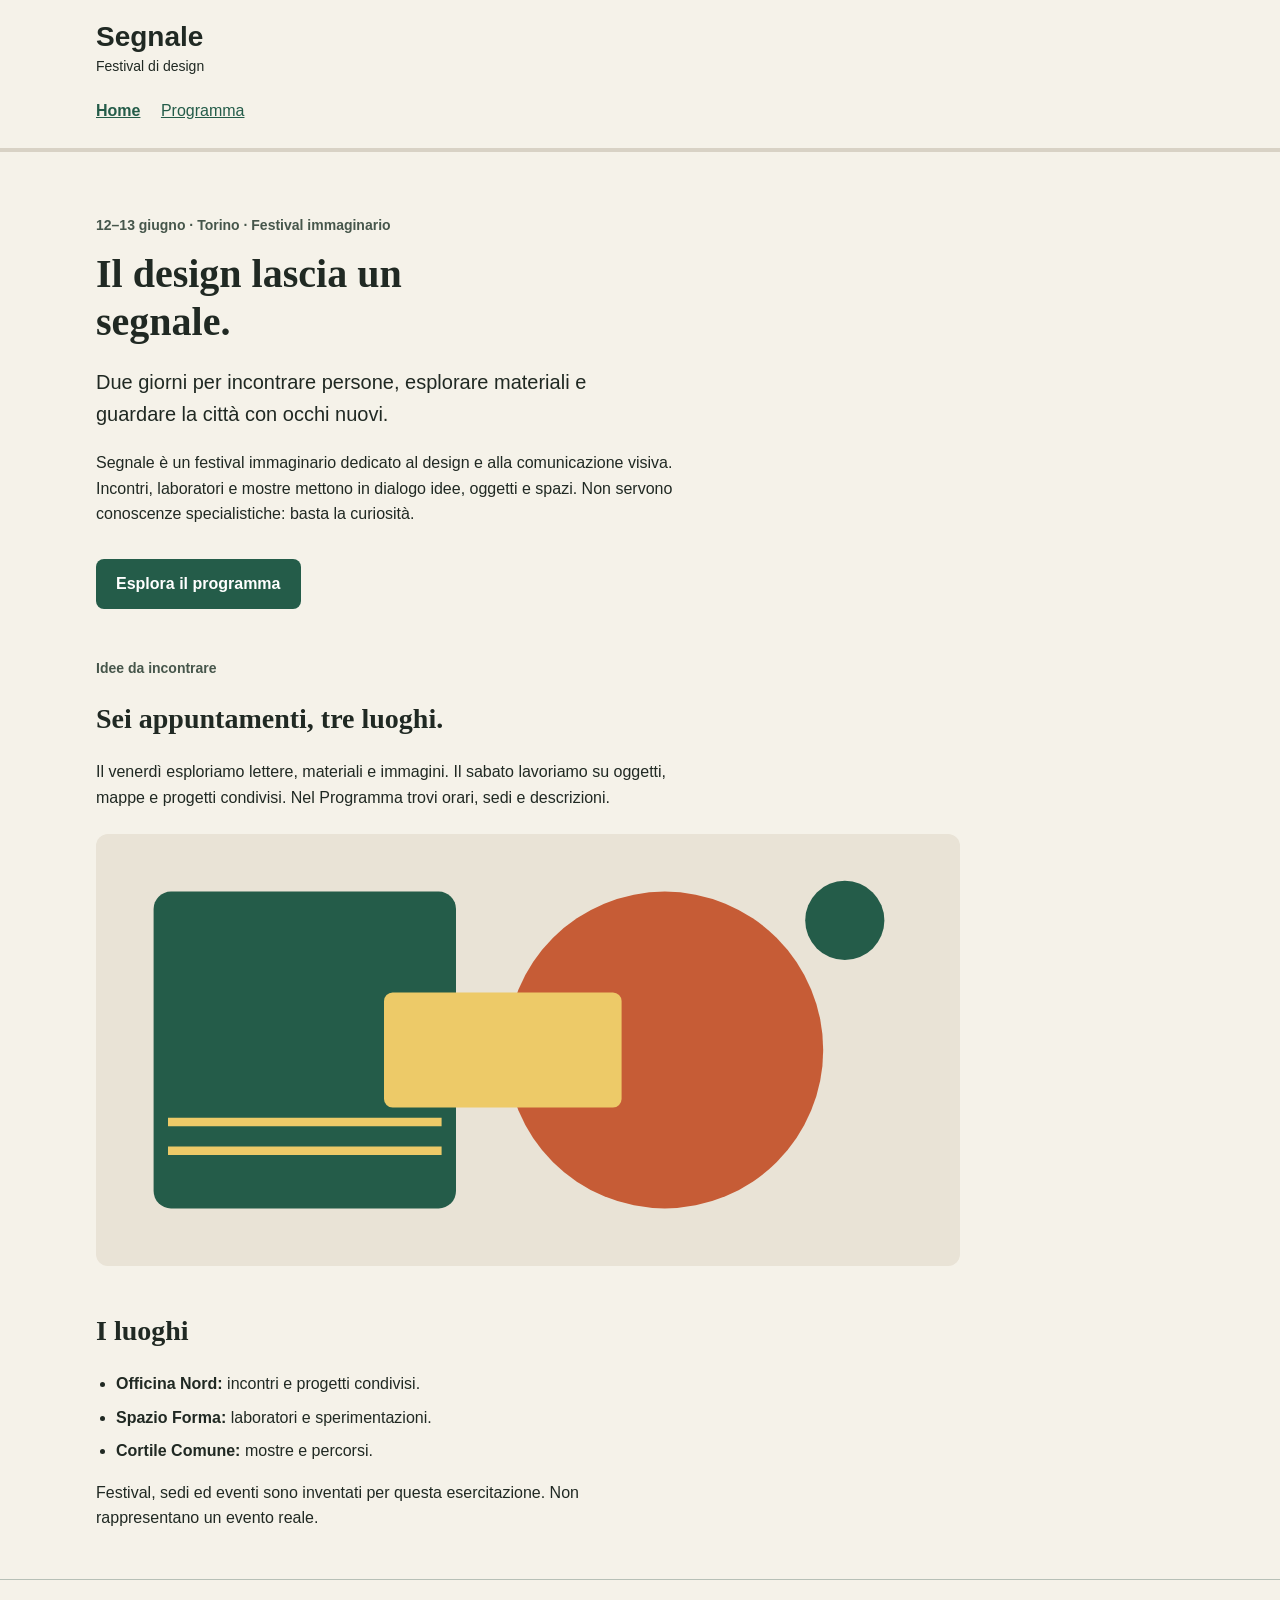
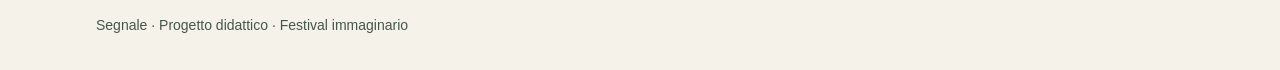
==== index.html @ 67d7b01d "Versione iniziale" ====
<!doctype html>
<html lang="it">
<head>
  <meta charset="utf-8">
  <meta name="viewport" content="width=device-width, initial-scale=1">
  <title>Segnale — Festival di design</title>
  <link rel="stylesheet" href="style.css">
</head>
<body>
  <a class="skip-link" href="#contenuto">Vai al contenuto</a>
  <header class="site-header">
    <div class="container">
      <a class="brand" href="index.html">Segnale<span>Festival di design</span></a>
      <nav aria-label="Navigazione principale">
        <a href="index.html" aria-current="page">Home</a>
        <!-- Da completare: collegare questa voce alla pagina Programma. -->
        <a href="#">Programma</a>
      </nav>
    </div>
  </header>

  <main id="contenuto" class="container">
    <section class="intro" aria-labelledby="titolo-home">
      <p class="eyebrow">12–13 giugno · Torino · Festival immaginario</p>
      <h1 id="titolo-home">Il design lascia un segnale.</h1>
      <p class="lead">Due giorni per incontrare persone, esplorare materiali e guardare la città con occhi nuovi.</p>
      <p class="reading-text">Segnale è un festival immaginario dedicato al design e alla comunicazione visiva. Incontri, laboratori e mostre mettono in dialogo idee, oggetti e spazi. Non servono conoscenze specialistiche: basta la curiosità.</p>
      <!-- Da completare: anche questo collegamento deve aprire il Programma. -->
      <a class="button-link" href="#">Esplora il programma</a>
    </section>

    <section class="content-section" aria-labelledby="titolo-festival">
      <p class="eyebrow">Idee da incontrare</p>
      <h2 id="titolo-festival">Sei appuntamenti, tre luoghi.</h2>
      <p class="reading-text">Il venerdì esploriamo lettere, materiali e immagini. Il sabato lavoriamo su oggetti, mappe e progetti condivisi. Nel Programma trovi orari, sedi e descrizioni.</p>
      <img class="festival-image" src="assets/festival.svg" alt="Composizione geometrica di cerchi e rettangoli nei colori del festival" width="1200" height="600">
    </section>

    <section class="content-section" aria-labelledby="titolo-luoghi">
      <h2 id="titolo-luoghi">I luoghi</h2>
      <ul class="venues">
        <li><strong>Officina Nord:</strong> incontri e progetti condivisi.</li>
        <li><strong>Spazio Forma:</strong> laboratori e sperimentazioni.</li>
        <li><strong>Cortile Comune:</strong> mostre e percorsi.</li>
      </ul>
      <p class="reading-text">Festival, sedi ed eventi sono inventati per questa esercitazione. Non rappresentano un evento reale.</p>
    </section>
  </main>

  <footer class="site-footer"><div class="container"><p>Segnale · Progetto didattico · Festival immaginario</p></div></footer>
</body>
</html>
---- style.css ----
/* Stile iniziale: tipografia, colori e variabili CSS sono già predisposti.
   Lavoreremo su collegamenti, CSS condiviso e disposizione delle schede. */

/* Scelte comuni: ogni regola usa var() per richiamarne il valore. */
:root {
  --colore-primario: #245c49;
  --colore-primario-scuro: #173f32;
  --colore-sfondo: #f5f2e9;
  --colore-testo: #202923;
  --font-testo: Arial, Helvetica, sans-serif;
  --font-titoli: Georgia, "Times New Roman", serif;
}

* {
  box-sizing: border-box;
}

body {
  margin: 0;
  background: var(--colore-sfondo);
  color: var(--colore-testo);
  font-family: var(--font-testo);
  font-size: 1rem;
  line-height: 1.6;
}

a {
  color: var(--colore-primario);
}

a:hover {
  text-decoration-thickness: 3px;
}

a:focus-visible {
  outline: 3px solid var(--colore-testo);
  outline-offset: 4px;
}

.container {
  width: 92%;
  max-width: 68rem;
  margin: 0 auto;
}

.site-header {
  padding: 1.25rem 0;
  border-bottom: 4px solid #d8d2c5;
}

.brand {
  display: inline-block;
  color: var(--colore-testo);
  font-size: 1.75rem;
  font-weight: bold;
  line-height: 1.2;
  text-decoration: none;
}

.brand span {
  display: block;
  margin-top: 0.25rem;
  font-size: 0.875rem;
  font-weight: normal;
}

nav {
  margin-top: 1rem;
}

nav a {
  display: inline-block;
  margin-right: 1rem;
  padding: 0.25rem 0;
}

nav a[aria-current="page"] {
  font-weight: bold;
}

.intro {
  padding: 3rem 0 1rem;
}

.eyebrow,
.event-meta {
  color: #46564b;
  font-size: 0.875rem;
  font-weight: bold;
}

h1,
h2,
h3 {
  font-family: var(--font-titoli);
  line-height: 1.2;
}

h1 {
  max-width: 18ch;
  margin: 0.75rem 0 1.25rem;
  font-size: 2.5rem;
}

h2 {
  font-size: 1.75rem;
}

h3 {
  margin: 0.5rem 0 0.75rem;
  font-size: 1.375rem;
}

.lead {
  max-width: 48ch;
  font-size: 1.25rem;
}

.reading-text {
  max-width: 65ch;
}

.button-link {
  display: inline-block;
  margin-top: 1rem;
  padding: 0.75rem 1.25rem;
  border-radius: 0.5rem;
  background: var(--colore-primario);
  color: #ffffff;
  font-weight: bold;
  text-decoration: none;
}

.button-link:hover {
  background: var(--colore-primario-scuro);
}

.content-section {
  margin: 2rem 0 3rem;
}

.festival-image {
  display: block;
  width: 100%;
  max-width: 54rem;
  height: auto;
  margin-top: 1.5rem;
  border-radius: 0.75rem;
}

.venues {
  padding-left: 1.25rem;
}

.venues li {
  margin-bottom: 0.5rem;
}

/* Qui inseriremo la regola .event-grid durante la demo. */

.event-card {
  margin-bottom: 1.5rem;
  overflow: hidden;
  border: 1px solid #b7c0b7;
  border-radius: 0.75rem;
  background: #ffffff;
}

.event-card img {
  display: block;
  width: 100%;
  height: auto;
}

.event-body {
  padding: 1.25rem;
}

.event-body p:last-child {
  margin-bottom: 0;
}

.event-place {
  color: #46564b;
  font-size: 0.875rem;
}

.site-footer {
  padding: 1.25rem 0;
  border-top: 1px solid #b7c0b7;
  color: #46564b;
  font-size: 0.875rem;
}

.skip-link {
  position: absolute;
  top: -6rem;
  left: 1rem;
  padding: 0.75rem 1rem;
  background: #ffffff;
  color: var(--colore-testo);
}

.skip-link:focus {
  top: 1rem;
}

/* Qui aggiungeremo la media query durante la demo. */
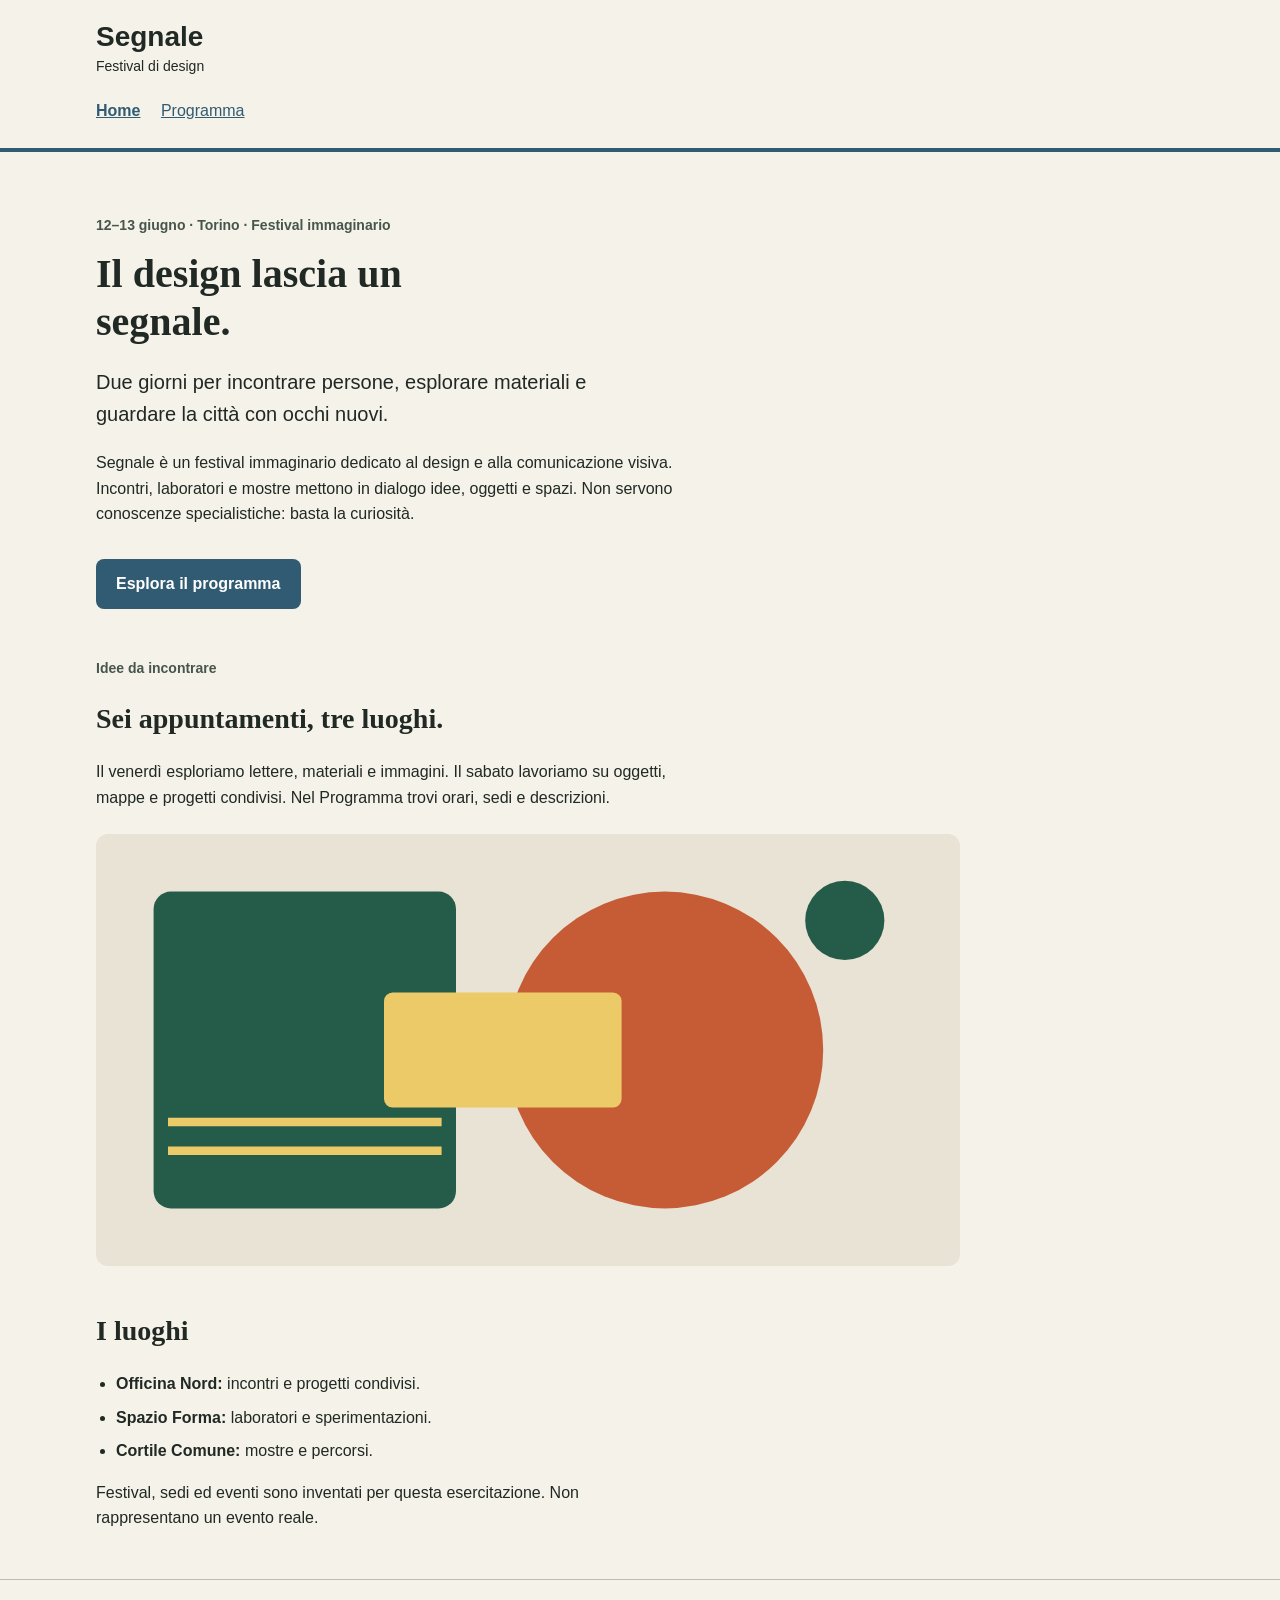
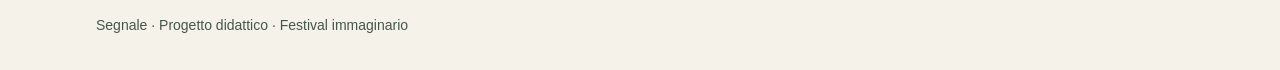
==== commit 427001df: "versione finale" ====
--- a/index.html
+++ b/index.html
@@ -13,8 +13,8 @@
       <a class="brand" href="index.html">Segnale<span>Festival di design</span></a>
       <nav aria-label="Navigazione principale">
         <a href="index.html" aria-current="page">Home</a>
-        <!-- Da completare: collegare questa voce alla pagina Programma. -->
-        <a href="#">Programma</a>
+       
+        <a href="programma.html">Programma</a>
       </nav>
     </div>
   </header>
@@ -25,8 +25,8 @@
       <h1 id="titolo-home">Il design lascia un segnale.</h1>
       <p class="lead">Due giorni per incontrare persone, esplorare materiali e guardare la città con occhi nuovi.</p>
       <p class="reading-text">Segnale è un festival immaginario dedicato al design e alla comunicazione visiva. Incontri, laboratori e mostre mettono in dialogo idee, oggetti e spazi. Non servono conoscenze specialistiche: basta la curiosità.</p>
-      <!-- Da completare: anche questo collegamento deve aprire il Programma. -->
-      <a class="button-link" href="#">Esplora il programma</a>
+  
+      <a class="button-link" href="programma.html">Esplora il programma</a>
     </section>
 
     <section class="content-section" aria-labelledby="titolo-festival">
--- a/style.css
+++ b/style.css
@@ -3,8 +3,8 @@
 
 /* Scelte comuni: ogni regola usa var() per richiamarne il valore. */
 :root {
-  --colore-primario: #245c49;
-  --colore-primario-scuro: #173f32;
+  --colore-primario: #315b73;
+  --colore-primario-scuro: #224154;
   --colore-sfondo: #f5f2e9;
   --colore-testo: #202923;
   --font-testo: Arial, Helvetica, sans-serif;
@@ -29,6 +29,7 @@
 }
 
 a:hover {
+  color: var(--colore-primario-scuro);
   text-decoration-thickness: 3px;
 }
 
@@ -45,7 +46,7 @@
 
 .site-header {
   padding: 1.25rem 0;
-  border-bottom: 4px solid #d8d2c5;
+  border-bottom: 4px solid var(--colore-primario);
 }
 
 .brand {
@@ -133,6 +134,7 @@
 
 .button-link:hover {
   background: var(--colore-primario-scuro);
+  color: #ffffff;
 }
 
 .content-section {
@@ -156,10 +158,26 @@
   margin-bottom: 0.5rem;
 }
 
-/* Qui inseriremo la regola .event-grid durante la demo. */
+.event-grid {
+  display: grid;
+  grid-template-columns: 1fr;
+  gap: 1.5rem;
+}
+@media (min-width: 600px) {
+  .event-grid {
+    grid-template-columns: repeat(2, minmax(0, 1fr));
+  }
+}
+
+@media (min-width: 1024px) {
+  .event-grid {
+    grid-template-columns: repeat(3, minmax(0, 1fr));
+  }
+}
+
 
 .event-card {
-  margin-bottom: 1.5rem;
+  min-width: 0;
   overflow: hidden;
   border: 1px solid #b7c0b7;
   border-radius: 0.75rem;
@@ -173,12 +191,13 @@
 }
 
 .event-body {
-  padding: 1.25rem;
+  padding: 1.5rem;
 }
 
 .event-body p:last-child {
   margin-bottom: 0;
 }
+
 
 .event-place {
   color: #46564b;
@@ -205,4 +224,4 @@
   top: 1rem;
 }
 
-/* Qui aggiungeremo la media query durante la demo. */
+
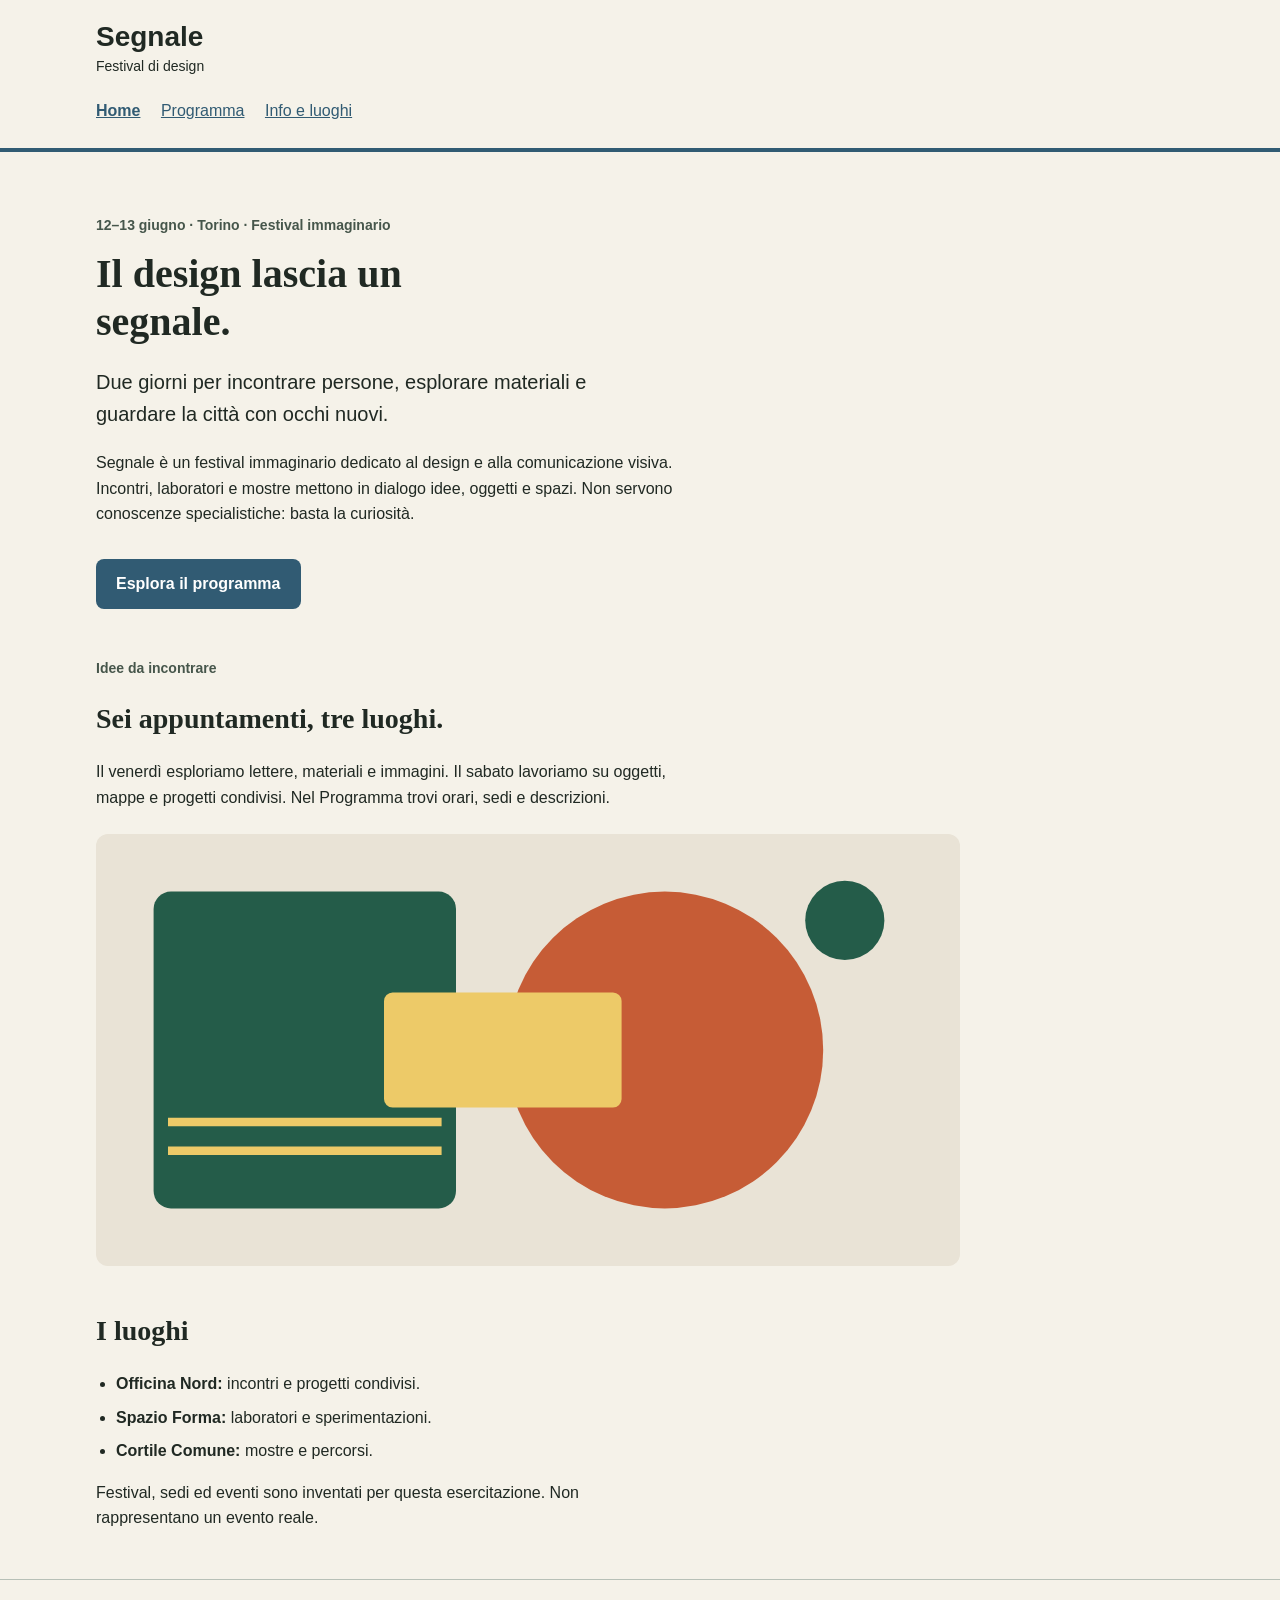
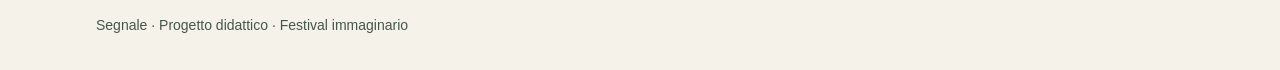
==== commit 21d7d240: "Versione con correzioni" ====
--- a/index.html
+++ b/index.html
@@ -11,11 +11,12 @@
   <header class="site-header">
     <div class="container">
       <a class="brand" href="index.html">Segnale<span>Festival di design</span></a>
-      <nav aria-label="Navigazione principale">
-        <a href="index.html" aria-current="page">Home</a>
-       
-        <a href="programma.html">Programma</a>
-      </nav>
+     <nav aria-label="Navigazione principale">
+  <a href="index.html" aria-current="page">Home</a>
+
+  <a href="programma.html">Programma</a>
+  <a href="info.html">Info e luoghi</a>
+</nav>
     </div>
   </header>
 
--- a/style.css
+++ b/style.css
@@ -224,4 +224,117 @@
   top: 1rem;
 }
 
-
+.venue-swiper {
+  overflow: hidden;
+}
+
+.venue-slide {
+  box-sizing: border-box;
+  margin: 0;
+  padding: 0; /* Rimuove il padding attorno all'immagine */
+  background: #fff;
+  border-radius: 0.75rem; /* oppure il valore che hai scelto */
+  overflow: hidden; /* Fondamentale: ritaglia gli angoli superiori dell'immagine */
+}
+
+.venue-slide img {
+  display: block;
+  width: 100%;
+  height: auto;
+  max-height: 65vh;
+  object-fit: cover;
+  border-radius: 0; /* L'immagine non ha bisogno di raggio proprio, ci pensa overflow: hidden */
+}
+
+.venue-slide figcaption {
+  padding: 1.5rem; /* Ripristina lo spazio interno per il testo sottostante */
+}
+
+.venue-slide h3 {
+  margin: 0 0 0.5rem;
+}
+
+.gallery-controls {
+  display: flex;
+  align-items: center;
+  justify-content: center;
+  gap: 1.5rem;
+  min-height: 3rem;
+  margin-top: 1.5rem; /* Stacca i comandi dal riquadro sovrastante */
+}
+
+.gallery-controls .swiper-button-prev,
+.gallery-controls .swiper-button-next {
+  position: static;
+  width: 2.75rem;
+  height: 2.75rem;
+  margin: 0;
+  color: inherit;
+}
+
+.gallery-controls .swiper-button-prev::after,
+.gallery-controls .swiper-button-next::after {
+  font-size: 1.25rem;
+}
+
+.gallery-controls .swiper-pagination {
+  position: static;
+  width: auto;
+}
+
+.map-frame {
+  width: 100%;
+  overflow: hidden;
+}
+
+.map-frame iframe {
+  display: block;
+  width: 100%;
+  height: 28rem;
+  border: 0;
+}
+
+.venue-addresses {
+  display: grid;
+  gap: 1rem;
+  padding-left: 1.25rem;
+}
+
+.venue-addresses li {
+  line-height: 1.6;
+}
+
+.swiper-button-prev:focus-visible,
+.swiper-button-next:focus-visible,
+a:focus-visible {
+  outline: 3px solid currentColor;
+  outline-offset: 3px;
+}
+
+@media (max-width: 600px) {
+  .map-frame iframe {
+    height: 22rem;
+  }
+
+  .venue-slide {
+    padding: 1rem;
+  }
+}
+
+.map-frame {
+  width: 100%;
+  overflow: hidden;
+}
+
+.map-frame iframe {
+  display: block;
+  width: 100%;
+  height: 28rem;
+  border: 0;
+}
+
+@media (max-width: 600px) {
+  .map-frame iframe {
+    height: 22rem;
+  }
+}
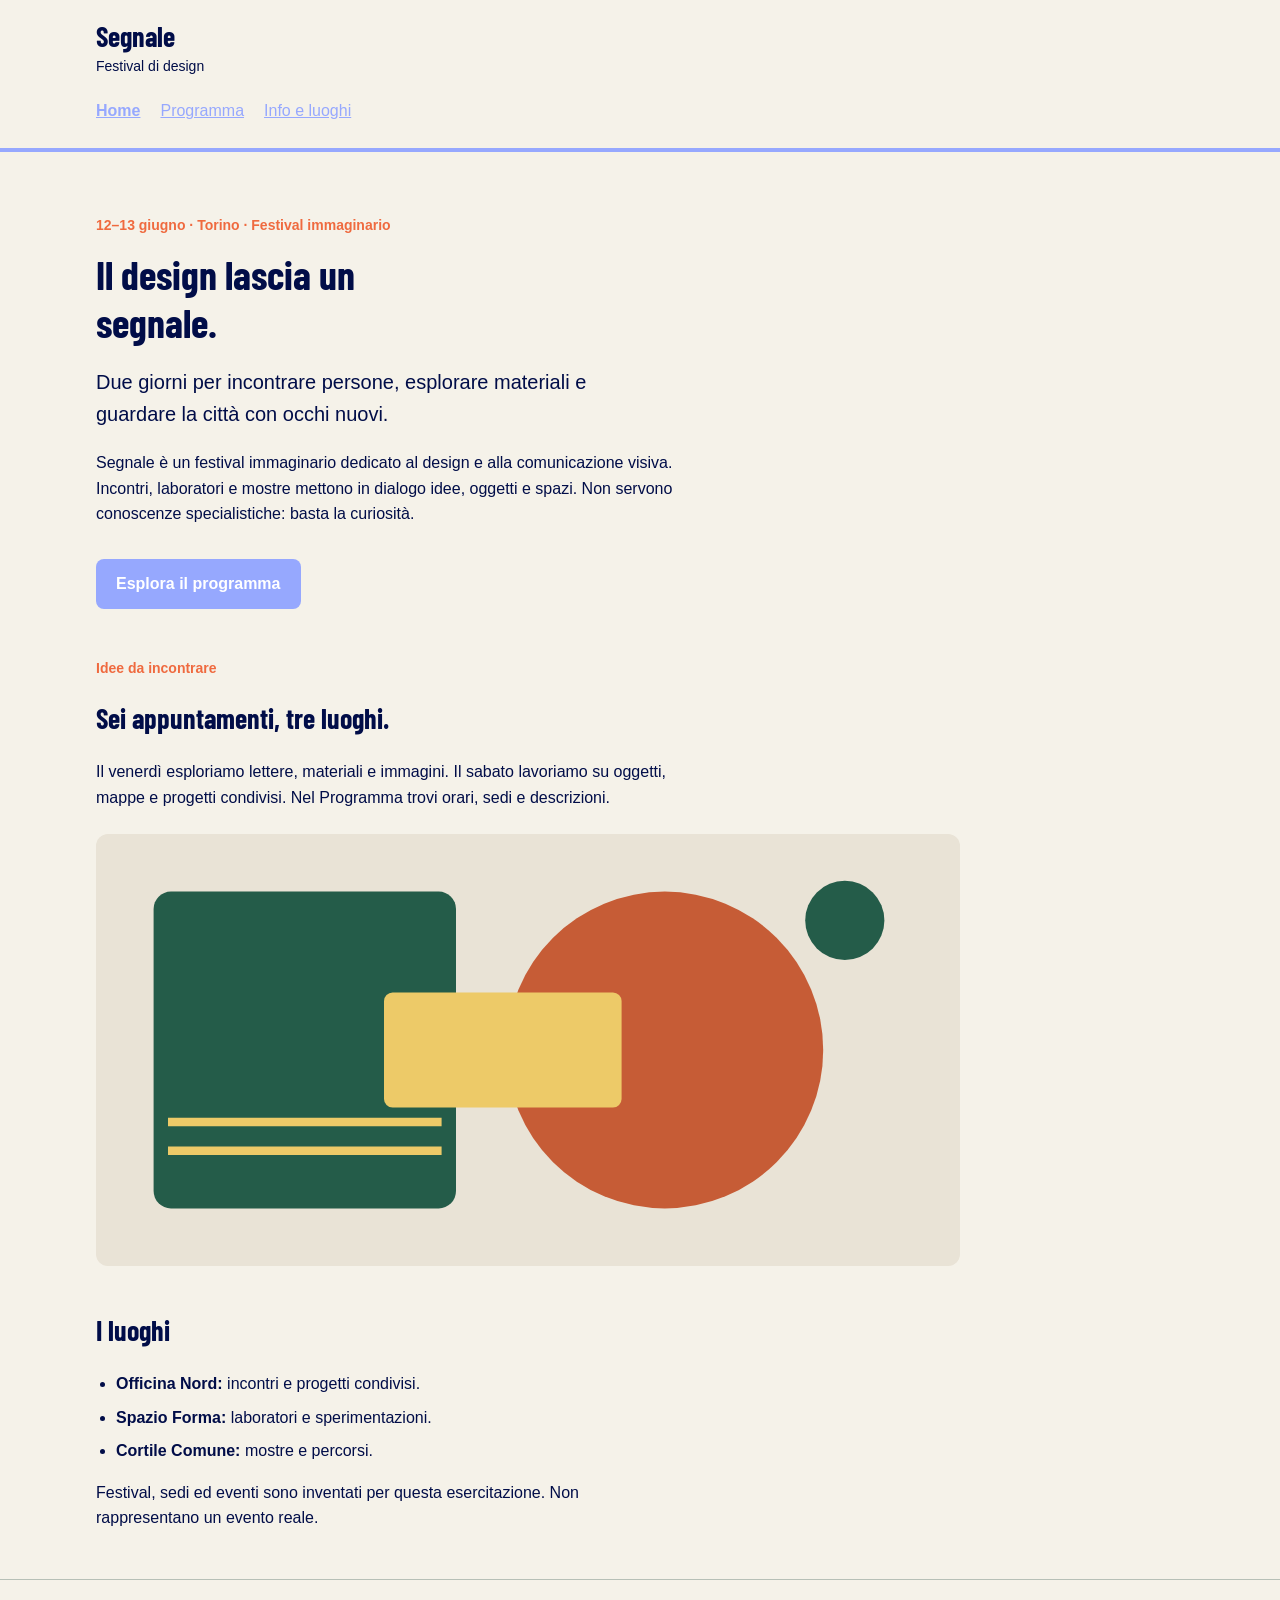
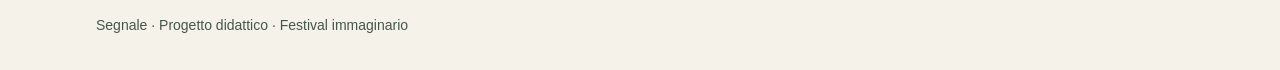
==== commit abfb93bf: "versione consegna 7" ====
--- a/index.html
+++ b/index.html
@@ -4,6 +4,11 @@
   <meta charset="utf-8">
   <meta name="viewport" content="width=device-width, initial-scale=1">
   <title>Segnale — Festival di design</title>
+
+  <link rel="preconnect" href="https://fonts.googleapis.com">
+<link rel="preconnect" href="https://fonts.gstatic.com" crossorigin>
+<link href="https://fonts.googleapis.com/css2?family=Barlow+Condensed:ital,wght@0,100;0,200;0,300;0,400;0,500;0,600;0,700;0,800;0,900;1,100;1,200;1,300;1,400;1,500;1,600;1,700;1,800;1,900&display=swap" rel="stylesheet">
+
   <link rel="stylesheet" href="style.css">
 </head>
 <body>
--- a/style.css
+++ b/style.css
@@ -3,12 +3,12 @@
 
 /* Scelte comuni: ogni regola usa var() per richiamarne il valore. */
 :root {
-  --colore-primario: #315b73;
-  --colore-primario-scuro: #224154;
+  --colore-primario: #96a8fe;
+  --colore-primario-scuro: #677ff8;
   --colore-sfondo: #f5f2e9;
-  --colore-testo: #202923;
+  --colore-testo: #010d48;
   --font-testo: Arial, Helvetica, sans-serif;
-  --font-titoli: Georgia, "Times New Roman", serif;
+  --font-titoli: "Barlow Condensed", sans-serif;
 }
 
 * {
@@ -44,14 +44,20 @@
   margin: 0 auto;
 }
 
+/* Intestazione sticky */
 .site-header {
-  padding: 1.25rem 0;
+  position: sticky;
+  top: 0;
+  z-index: 1000;
+  padding: 0.75rem 0;
+  background: var(--colore-sfondo);
   border-bottom: 4px solid var(--colore-primario);
 }
 
 .brand {
   display: inline-block;
   color: var(--colore-testo);
+  font-family: var(--font-titoli);
   font-size: 1.75rem;
   font-weight: bold;
   line-height: 1.2;
@@ -61,18 +67,39 @@
 .brand span {
   display: block;
   margin-top: 0.25rem;
+  font-family: var(--font-testo);
   font-size: 0.875rem;
   font-weight: normal;
 }
 
+/* Menu responsive: colonna sotto 600px */
 nav {
-  margin-top: 1rem;
+  display: flex;
+  flex-direction: column;
+  gap: 0.25rem;
+  margin-top: 0.75rem;
 }
 
 nav a {
   display: inline-block;
-  margin-right: 1rem;
   padding: 0.25rem 0;
+}
+
+nav a[aria-current="page"] {
+  font-weight: bold;
+}
+
+/* Menu responsive: riga da 600px in su */
+@media (min-width: 600px) {
+  .site-header {
+    padding: 1.25rem 0;
+  }
+
+  nav {
+    flex-direction: row;
+    gap: 1.25rem;
+    margin-top: 1rem;
+  }
 }
 
 nav a[aria-current="page"] {
@@ -85,7 +112,7 @@
 
 .eyebrow,
 .event-meta {
-  color: #46564b;
+  color: #ef6a3f;
   font-size: 0.875rem;
   font-weight: bold;
 }
